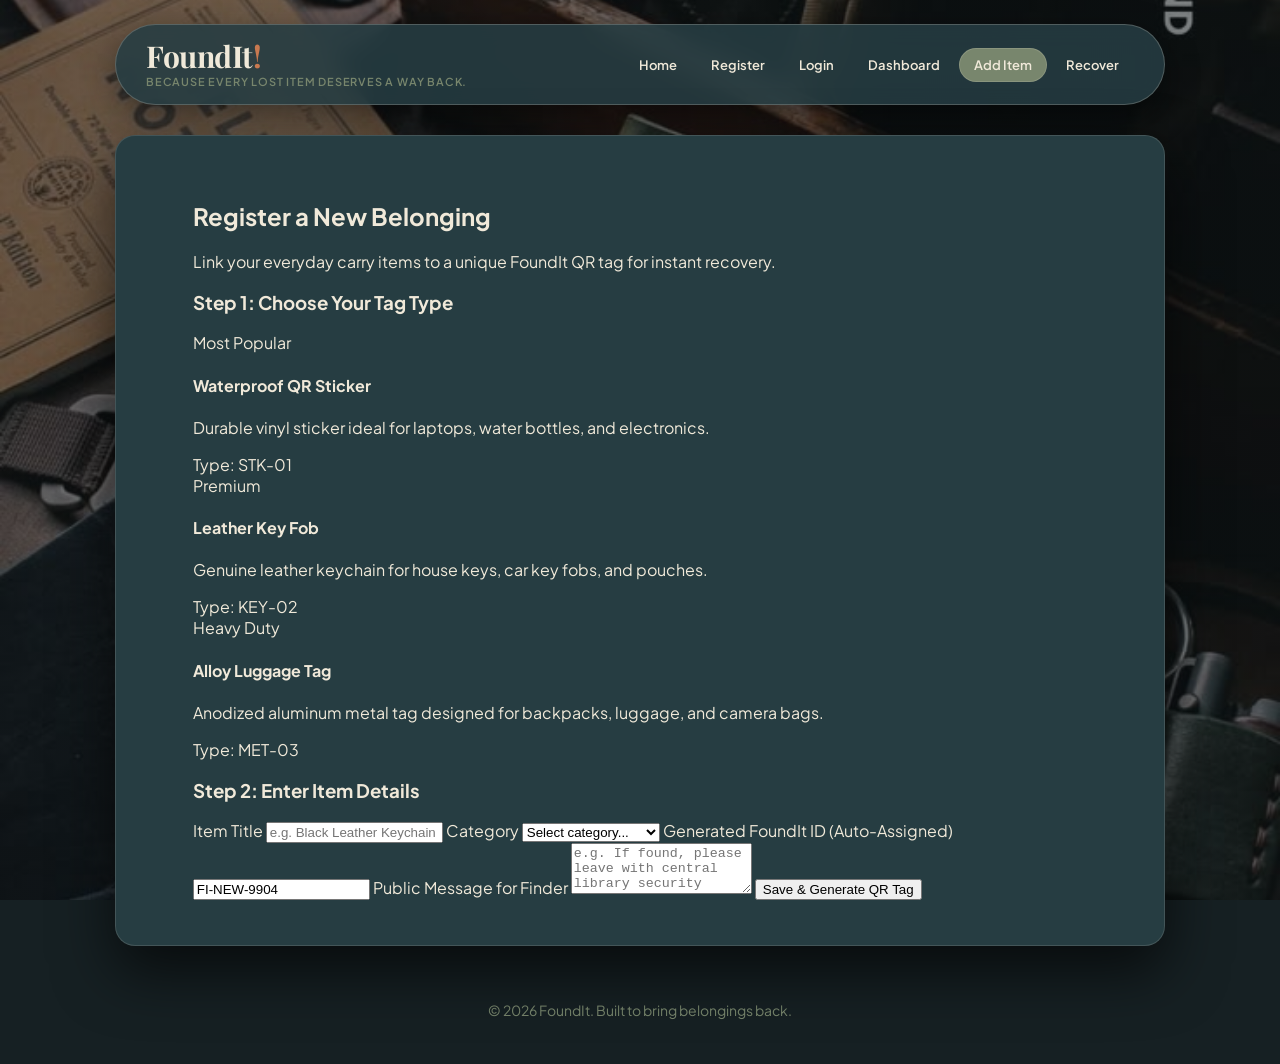
==== add-item.html @ c3a56757 "entry animations" ====
<!DOCTYPE html>
<html lang="en">
<head>
    <meta charset="UTF-8">
    <meta name="viewport" content="width=device-width, initial-scale=1.0">
    <title>FoundIt | Register New Item</title>
    <!-- Shared Brand Stylesheet -->
    <link rel="stylesheet" href="global.css">
    <!-- Add Item Specific Stylesheet -->
    <link rel="stylesheet" href="add-item.css">
</head>
<body>

    <!-- Shared Navigation Header -->
    <header>
        <div class="brand-group">
            <h1 id="logo">FoundIt<span>!</span></h1>
            <p class="tagline">Because every lost item deserves a way back.</p>
        </div>

        <nav>
            <a href="index.html">Home</a>
            <a href="register.html">Register</a>
            <a href="login.html">Login</a>
            <a href="dashboard.html">Dashboard</a>
            <a href="add-item.html" class="active">Add Item</a>
            <a href="recover.html">Recover</a>
        </nav>
    </header>

    <!-- Main Content Area -->
    <main>
        <section class="page-intro">
            <h2>Register a New Belonging</h2>
            <p>Link your everyday carry items to a unique FoundIt QR tag for instant recovery.</p>
        </section>

        <!-- CSS Grid Section: Available QR Tag Types -->
        <section class="tag-selection-section">
            <h3>Step 1: Choose Your Tag Type</h3>
            <div class="tag-grid">
                
                <div class="tag-card">
                    <span class="tag-badge">Most Popular</span>
                    <h4>Waterproof QR Sticker</h4>
                    <p>Durable vinyl sticker ideal for laptops, water bottles, and electronics.</p>
                    <span class="tag-code">Type: STK-01</span>
                </div>

                <div class="tag-card">
                    <span class="tag-badge">Premium</span>
                    <h4>Leather Key Fob</h4>
                    <p>Genuine leather keychain for house keys, car key fobs, and pouches.</p>
                    <span class="tag-code">Type: KEY-02</span>
                </div>

                <div class="tag-card">
                    <span class="tag-badge">Heavy Duty</span>
                    <h4>Alloy Luggage Tag</h4>
                    <p>Anodized aluminum metal tag designed for backpacks, luggage, and camera bags.</p>
                    <span class="tag-code">Type: MET-03</span>
                </div>

            </div>
        </section>

        <!-- Step 2: Item Registration Form -->
        <section class="form-section">
            <h3>Step 2: Enter Item Details</h3>
            <form action="dashboard.html" method="get">
                
                <label for="item-title">Item Title</label>
                <input type="text" id="item-title" name="item-title" 
                       placeholder="e.g. Black Leather Keychain" required minlength="3">

                <label for="item-category">Category</label>
                <select id="item-category" name="item-category" required>
                    <option value="" disabled selected>Select category...</option>
                    <option value="keys">Keys & Keychains</option>
                    <option value="wallets">Wallets & Bags</option>
                    <option value="electronics">Electronics & Audio</option>
                    <option value="documents">IDs & Cards</option>
                </select>

                <label for="assigned-id">Generated FoundIt ID (Auto-Assigned)</label>
                <input type="text" id="assigned-id" name="assigned-id" 
                       value="FI-NEW-9904" readonly>

                <label for="recovery-note">Public Message for Finder</label>
                <textarea id="recovery-note" name="recovery-note" rows="3" 
                          placeholder="e.g. If found, please leave with central library security desk. Reward offered!"></textarea>

                <button type="submit" class="submit-btn">Save & Generate QR Tag</button>

            </form>
        </section>
    </main>

    <!-- Shared Footer -->
    <footer>
        <p>&copy; 2026 FoundIt. Built to bring belongings back.</p>
    </footer>

</body>
</html>
---- global.css ----
/* ==========================================
   FOUNDIT - GLOBAL BRAND STYLESHEET (global.css)
   ========================================== */

/* 1. Typography Imports */
@import url('https://fonts.googleapis.com/css2?family=Playfair+Display:ital,wght@0,700;0,900;1,700&family=Plus+Jakarta+Sans:wght@400;600;700&display=swap');

/* 2. Global CSS Palette Variables */
:root {
    --color-slate-panel: #263D42;   /* Dark Slate Teal - Main Cards & Panels */
    --color-sage: #78866D;          /* Deep Sage - Subheadings & Borders */
    --color-cream: #F0E9D9;         /* Warm Cream - Backgrounds & Primary Text */
    --color-cream-card: #FAF6EE;    /* Inner Off-White Surface Fills */
    --color-terracotta: #C87950;    /* Terracotta - Action Buttons & Highlights */
    --color-terracotta-hover: #b0653d;
    --font-heading: 'Playfair Display', Georgia, serif;
    --font-body: 'Plus Jakarta Sans', Arial, sans-serif;
}

* {
    box-sizing: border-box;
}

/* 3. Global Body Canvas */
body {
    margin: 0;
    padding: 0;
    font-family: var(--font-body);
    color: var(--color-cream);
    background-color: #162023;
    background-image: 
        linear-gradient(rgba(18, 26, 28, 0.55), rgba(18, 26, 28, 0.55)),
        url('bg-edc.jpg');
    background-size: cover;
    background-position: center;
    background-attachment: fixed;
    min-height: 100vh;
}

/* 4. Shared Floating Glass Navigation Header */
header {
    max-width: 1050px;
    margin: 24px auto 0 auto;
    padding: 16px 30px;
    display: flex;
    justify-content: space-between;
    align-items: center;
    background: rgba(38, 61, 66, 0.88);
    backdrop-filter: blur(12px);
    -webkit-backdrop-filter: blur(12px);
    border: 1px solid rgba(240, 233, 217, 0.22);
    border-radius: 50px;
    box-shadow: 0 12px 35px rgba(0, 0, 0, 0.45);
    animation: headerFade 1.0s ease-out forwards;
}

.brand-group {
    display: flex;
    flex-direction: column;
}

#logo {
    margin: 0;
    font-family: var(--font-heading);
    font-size: 30px;
    line-height: 1;
    letter-spacing: -0.5px;
    color: var(--color-cream);
}

#logo span {
    color: var(--color-terracotta);
}

.tagline {
    color: var(--color-sage);
    margin: 4px 0 0 0;
    font-size: 11px;
    font-weight: 600;
    text-transform: uppercase;
    letter-spacing: 0.8px;
}

nav {
    display: flex;
    align-items: center;
    gap: 4px;
    flex-wrap: wrap;
}

nav a {
    color: var(--color-cream);
    text-decoration: none;
    font-size: 13px;
    font-weight: 600;
    padding: 8px 14px;
    border-radius: 20px;
    border: 1px solid transparent;
    transition: all 0.25s ease;
}

nav a:hover,
nav a.active {
    background-color: var(--color-sage);
    color: var(--color-cream);
    border-color: rgba(240, 233, 217, 0.15);
}

/* 5. Shared Main Floating Container */
main {
    max-width: 1050px;
    margin: 30px auto 40px auto;
    background-color: var(--color-slate-panel);
    padding: 45px 6%;
    border-radius: 20px;
    box-shadow: 0 25px 60px rgba(0, 0, 0, 0.65);
    border: 1px solid rgba(240, 233, 217, 0.14);
    opacity: 0;
    animation: slateReveal 1.8s cubic-bezier(0.16, 1, 0.3, 1) 1.2s forwards;
}

/* 6. Keyframe Animations */
@keyframes slateReveal {
    0% {
        opacity: 0;
        transform: translateY(60px) scale(0.96);
    }
    100% {
        opacity: 1;
        transform: translateY(0) scale(1);
    }
}

@keyframes headerFade {
    0% {
        opacity: 0;
        transform: translateY(-25px);
    }
    100% {
        opacity: 1;
        transform: translateY(0);
    }
}

/* 7. Shared Footer */
footer {
    max-width: 1050px;
    margin: 0 auto 30px auto;
    text-align: center;
    padding: 15px;
}

footer p {
    margin: 0;
    font-size: 14px;
    color: var(--color-sage);
}

/* 8. Global Responsiveness */
@media (max-width: 768px) {
    header {
        flex-direction: column;
        border-radius: 24px;
        padding: 18px 20px;
        gap: 14px;
        margin: 15px 15px 0 15px;
    }

    nav {
        justify-content: center;
    }

    main {
        margin: 15px 15px 30px 15px;
        padding: 30px 20px;
    }
}
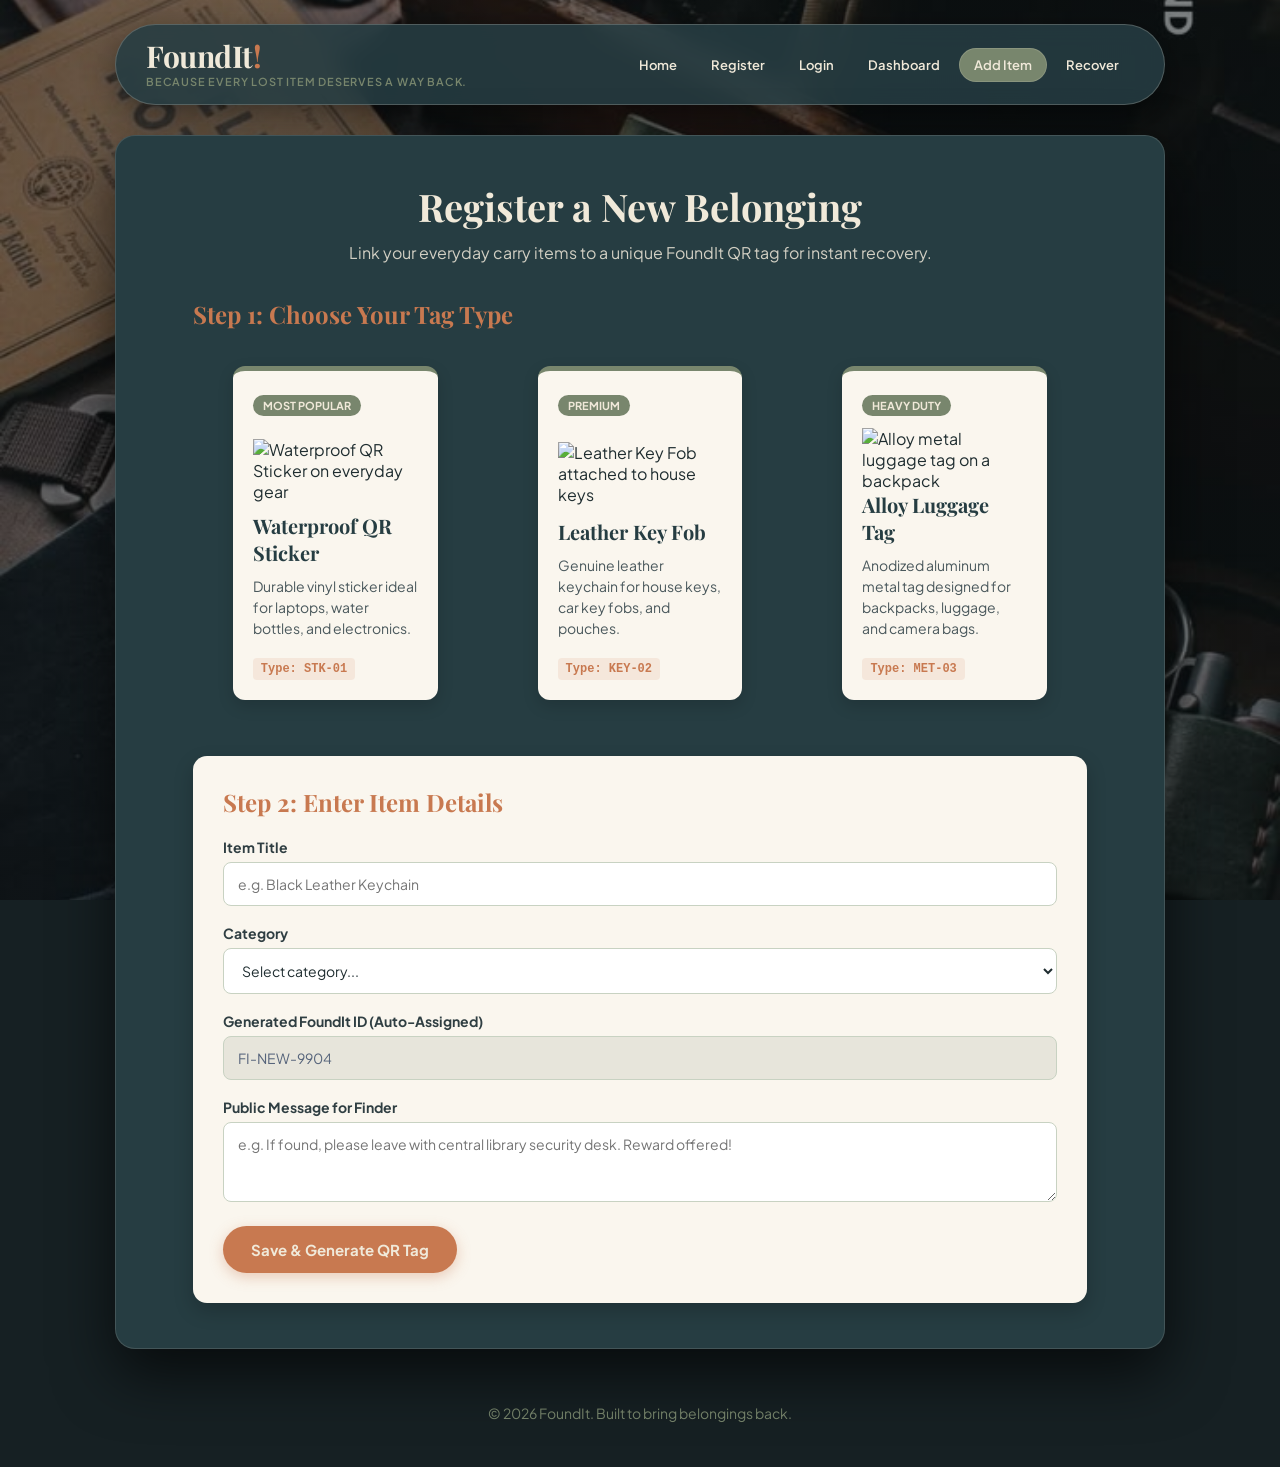
==== commit 2c058b11: "restyling" ====
--- a/add-item.html
+++ b/add-item.html
@@ -4,14 +4,11 @@
     <meta charset="UTF-8">
     <meta name="viewport" content="width=device-width, initial-scale=1.0">
     <title>FoundIt | Register New Item</title>
-    <!-- Shared Brand Stylesheet -->
     <link rel="stylesheet" href="global.css">
-    <!-- Add Item Specific Stylesheet -->
     <link rel="stylesheet" href="add-item.css">
 </head>
 <body>
 
-    <!-- Shared Navigation Header -->
     <header>
         <div class="brand-group">
             <h1 id="logo">FoundIt<span>!</span></h1>
@@ -28,43 +25,49 @@
         </nav>
     </header>
 
-    <!-- Main Content Area -->
     <main>
         <section class="page-intro">
             <h2>Register a New Belonging</h2>
             <p>Link your everyday carry items to a unique FoundIt QR tag for instant recovery.</p>
         </section>
 
-        <!-- CSS Grid Section: Available QR Tag Types -->
         <section class="tag-selection-section">
             <h3>Step 1: Choose Your Tag Type</h3>
             <div class="tag-grid">
                 
-                <div class="tag-card">
+                <figure class="tag-card">
                     <span class="tag-badge">Most Popular</span>
-                    <h4>Waterproof QR Sticker</h4>
-                    <p>Durable vinyl sticker ideal for laptops, water bottles, and electronics.</p>
-                    <span class="tag-code">Type: STK-01</span>
-                </div>
+                    <img src="tag-sticker.jpg" alt="Waterproof QR Sticker on everyday gear">
+                    <figcaption>
+                        <h4>Waterproof QR Sticker</h4>
+                        <p>Durable vinyl sticker ideal for laptops, water bottles, and electronics.</p>
+                        <span class="tag-code">Type: STK-01</span>
+                    </figcaption>
+                </figure>
 
-                <div class="tag-card">
+                <figure class="tag-card">
                     <span class="tag-badge">Premium</span>
-                    <h4>Leather Key Fob</h4>
-                    <p>Genuine leather keychain for house keys, car key fobs, and pouches.</p>
-                    <span class="tag-code">Type: KEY-02</span>
-                </div>
+                    <img src="tag-leather.jpg" alt="Leather Key Fob attached to house keys">
+                    <figcaption>
+                        <h4>Leather Key Fob</h4>
+                        <p>Genuine leather keychain for house keys, car key fobs, and pouches.</p>
+                        <span class="tag-code">Type: KEY-02</span>
+                    </figcaption>
+                </figure>
 
-                <div class="tag-card">
+                <figure class="tag-card">
                     <span class="tag-badge">Heavy Duty</span>
-                    <h4>Alloy Luggage Tag</h4>
-                    <p>Anodized aluminum metal tag designed for backpacks, luggage, and camera bags.</p>
-                    <span class="tag-code">Type: MET-03</span>
-                </div>
+                    <img src="tag-metal.jpg" alt="Alloy metal luggage tag on a backpack">
+                    <figcaption>
+                        <h4>Alloy Luggage Tag</h4>
+                        <p>Anodized aluminum metal tag designed for backpacks, luggage, and camera bags.</p>
+                        <span class="tag-code">Type: MET-03</span>
+                    </figcaption>
+                </figure>
 
             </div>
         </section>
 
-        <!-- Step 2: Item Registration Form -->
         <section class="form-section">
             <h3>Step 2: Enter Item Details</h3>
             <form action="dashboard.html" method="get">
@@ -76,10 +79,10 @@
                 <label for="item-category">Category</label>
                 <select id="item-category" name="item-category" required>
                     <option value="" disabled selected>Select category...</option>
-                    <option value="keys">Keys & Keychains</option>
-                    <option value="wallets">Wallets & Bags</option>
-                    <option value="electronics">Electronics & Audio</option>
-                    <option value="documents">IDs & Cards</option>
+                    <option value="keys">Keys &amp; Keychains</option>
+                    <option value="wallets">Wallets &amp; Bags</option>
+                    <option value="electronics">Electronics &amp; Audio</option>
+                    <option value="documents">IDs &amp; Cards</option>
                 </select>
 
                 <label for="assigned-id">Generated FoundIt ID (Auto-Assigned)</label>
@@ -90,13 +93,12 @@
                 <textarea id="recovery-note" name="recovery-note" rows="3" 
                           placeholder="e.g. If found, please leave with central library security desk. Reward offered!"></textarea>
 
-                <button type="submit" class="submit-btn">Save & Generate QR Tag</button>
+                <button type="submit" class="submit-btn">Save &amp; Generate QR Tag</button>
 
             </form>
         </section>
     </main>
 
-    <!-- Shared Footer -->
     <footer>
         <p>&copy; 2026 FoundIt. Built to bring belongings back.</p>
     </footer>
--- a/add-item.css
+++ b/add-item.css
@@ -0,0 +1,175 @@
+/* ==========================================
+   FOUNDIT - ADD ITEM STYLESHEET (add-item.css)
+   ========================================== */
+
+/* 1. Page Header Intro */
+.page-intro {
+    text-align: center;
+    margin-bottom: 35px;
+}
+
+.page-intro h2 {
+    font-family: var(--font-heading);
+    font-size: 38px;
+    color: var(--color-cream);
+    margin: 0 0 10px 0;
+}
+
+.page-intro p {
+    color: rgba(240, 233, 217, 0.85);
+    font-size: 16px;
+    margin: 0;
+}
+
+/* 2. Step 1: CSS Grid Section (Teacher Requirement for Page 5) */
+.tag-selection-section {
+    margin-bottom: 40px;
+}
+
+.tag-selection-section h3,
+.form-section h3 {
+    font-family: var(--font-heading);
+    color: var(--color-terracotta);
+    font-size: 24px;
+    margin-top: 0;
+    margin-bottom: 20px;
+}
+
+.tag-grid {
+    display: grid;
+    grid-template-columns: repeat(auto-fit, minmax(240px, 1fr));
+    gap: 20px;
+}
+
+.tag-card {
+    background-color: var(--color-cream-card);
+    color: #1F2D30;
+    padding: 24px 20px;
+    border-radius: 12px;
+    border-top: 5px solid var(--color-sage);
+    box-shadow: 0 6px 16px rgba(0, 0, 0, 0.15);
+    transition: transform 0.3s ease, box-shadow 0.3s ease;
+    display: flex;
+    flex-direction: column;
+    justify-content: space-between;
+}
+
+.tag-card:hover {
+    transform: translateY(-6px);
+    box-shadow: 0 14px 28px rgba(0, 0, 0, 0.3);
+}
+
+.tag-badge {
+    align-self: flex-start;
+    background-color: var(--color-sage);
+    color: var(--color-cream);
+    font-size: 11px;
+    font-weight: 700;
+    text-transform: uppercase;
+    padding: 4px 10px;
+    border-radius: 12px;
+    margin-bottom: 12px;
+}
+
+.tag-card h4 {
+    font-family: var(--font-heading);
+    font-size: 20px;
+    margin: 0 0 10px 0;
+    color: var(--color-slate-panel);
+}
+
+.tag-card p {
+    font-size: 14px;
+    color: #4A585C;
+    line-height: 1.5;
+    margin: 0 0 16px 0;
+}
+
+.tag-code {
+    font-family: monospace;
+    font-size: 12px;
+    font-weight: 700;
+    color: var(--color-terracotta);
+    background-color: rgba(200, 121, 80, 0.12);
+    padding: 4px 8px;
+    border-radius: 4px;
+    width: fit-content;
+}
+
+/* 3. Step 2: Form Section */
+.form-section {
+    background-color: var(--color-cream-card);
+    color: #1F2D30;
+    padding: 30px;
+    border-radius: 14px;
+    box-shadow: 0 8px 20px rgba(0, 0, 0, 0.2);
+}
+
+.form-section label {
+    display: block;
+    font-weight: 700;
+    font-size: 14px;
+    margin-top: 18px;
+    margin-bottom: 6px;
+    color: #2F3E42;
+}
+
+.form-section label:first-of-type {
+    margin-top: 0;
+}
+
+.form-section input,
+.form-section select,
+.form-section textarea {
+    display: block;
+    width: 100%;
+    padding: 12px 14px;
+    border: 1.5px solid #C8D2C2;
+    border-radius: 8px;
+    font-family: var(--font-body);
+    font-size: 14px;
+    background-color: #FFFFFF;
+    color: #1F2D30;
+    transition: border-color 0.2s ease, box-shadow 0.2s ease;
+}
+
+.form-section input:focus,
+.form-section select:focus,
+.form-section textarea:focus {
+    outline: none;
+    border-color: var(--color-terracotta);
+    box-shadow: 0 0 0 4px rgba(200, 121, 80, 0.25);
+}
+
+.form-section input[readonly] {
+    background-color: rgba(120, 134, 109, 0.15);
+    color: #56647B;
+}
+
+.submit-btn {
+    margin-top: 24px;
+    background-color: var(--color-terracotta);
+    color: var(--color-cream);
+    border: none;
+    padding: 14px 28px;
+    border-radius: 30px;
+    cursor: pointer;
+    font-family: var(--font-body);
+    font-size: 15px;
+    font-weight: 700;
+    box-shadow: 0 4px 14px rgba(200, 121, 80, 0.35);
+    transition: all 0.25s ease;
+}
+
+.submit-btn:hover {
+    background-color: var(--color-terracotta-hover);
+    transform: translateY(-2px);
+    box-shadow: 0 8px 20px rgba(200, 121, 80, 0.45);
+}
+
+/* 4. Responsive Layout */
+@media (max-width: 650px) {
+    .form-section {
+        padding: 20px 15px;
+    }
+}
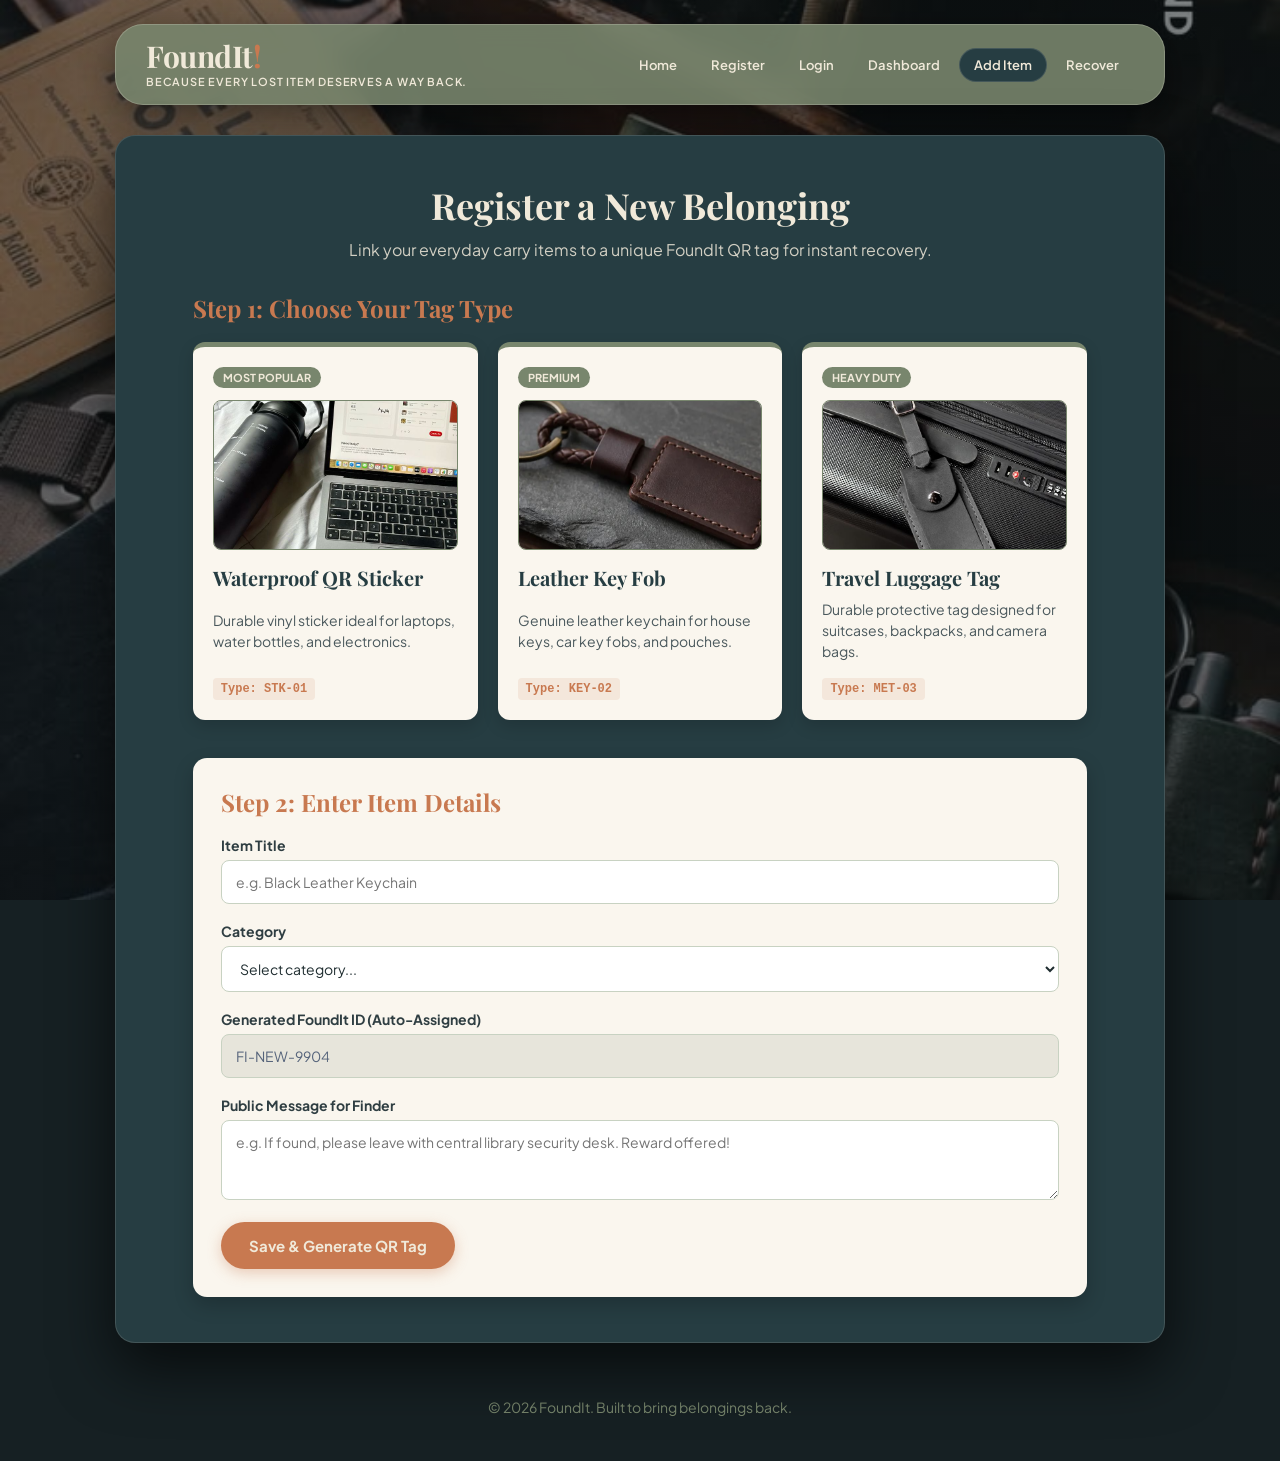
==== commit 1638aee0: "added imgs on page" ====
--- a/add-item.html
+++ b/add-item.html
@@ -37,7 +37,7 @@
                 
                 <figure class="tag-card">
                     <span class="tag-badge">Most Popular</span>
-                    <img src="tag-sticker.jpg" alt="Waterproof QR Sticker on everyday gear">
+                    <img src="tag1.jpg" alt="Waterproof QR Sticker on laptop and water bottle">
                     <figcaption>
                         <h4>Waterproof QR Sticker</h4>
                         <p>Durable vinyl sticker ideal for laptops, water bottles, and electronics.</p>
@@ -47,7 +47,7 @@
 
                 <figure class="tag-card">
                     <span class="tag-badge">Premium</span>
-                    <img src="tag-leather.jpg" alt="Leather Key Fob attached to house keys">
+                    <img src="tag2.jpg" alt="Leather Key Fob keychain">
                     <figcaption>
                         <h4>Leather Key Fob</h4>
                         <p>Genuine leather keychain for house keys, car key fobs, and pouches.</p>
@@ -57,10 +57,10 @@
 
                 <figure class="tag-card">
                     <span class="tag-badge">Heavy Duty</span>
-                    <img src="tag-metal.jpg" alt="Alloy metal luggage tag on a backpack">
+                    <img src="tag3.jpg" alt="Travel luggage tag attached to suitcase">
                     <figcaption>
-                        <h4>Alloy Luggage Tag</h4>
-                        <p>Anodized aluminum metal tag designed for backpacks, luggage, and camera bags.</p>
+                        <h4>Travel Luggage Tag</h4>
+                        <p>Durable protective tag designed for suitcases, backpacks, and camera bags.</p>
                         <span class="tag-code">Type: MET-03</span>
                     </figcaption>
                 </figure>
--- a/add-item.css
+++ b/add-item.css
@@ -1,18 +1,27 @@
-/* ==========================================
-   FOUNDIT - ADD ITEM STYLESHEET (add-item.css)
-   ========================================== */
-
-/* 1. Page Header Intro */
+header {
+    background: rgba(120, 134, 109, 0.9);
+    border-radius: 28px;
+}
+
+.tagline {
+    color: var(--color-cream);
+}
+
+nav a.active {
+    background-color: var(--color-slate-panel);
+    color: var(--color-cream);
+}
+
 .page-intro {
     text-align: center;
-    margin-bottom: 35px;
+    margin-bottom: 32px;
 }
 
 .page-intro h2 {
     font-family: var(--font-heading);
-    font-size: 38px;
-    color: var(--color-cream);
-    margin: 0 0 10px 0;
+    font-size: 36px;
+    color: var(--color-cream);
+    margin: 0 0 10px;
 }
 
 .page-intro p {
@@ -21,9 +30,8 @@
     margin: 0;
 }
 
-/* 2. Step 1: CSS Grid Section (Teacher Requirement for Page 5) */
 .tag-selection-section {
-    margin-bottom: 40px;
+    margin-bottom: 38px;
 }
 
 .tag-selection-section h3,
@@ -31,8 +39,7 @@
     font-family: var(--font-heading);
     color: var(--color-terracotta);
     font-size: 24px;
-    margin-top: 0;
-    margin-bottom: 20px;
+    margin: 0 0 18px;
 }
 
 .tag-grid {
@@ -42,16 +49,28 @@
 }
 
 .tag-card {
+    margin: 0;
     background-color: var(--color-cream-card);
     color: #1F2D30;
-    padding: 24px 20px;
+    padding: 20px;
     border-radius: 12px;
     border-top: 5px solid var(--color-sage);
     box-shadow: 0 6px 16px rgba(0, 0, 0, 0.15);
-    transition: transform 0.3s ease, box-shadow 0.3s ease;
+    transition: 0.3s ease;
     display: flex;
     flex-direction: column;
-    justify-content: space-between;
+    animation: cardAppear 0.9s ease-out forwards;
+}
+
+@keyframes cardAppear {
+    0% {
+        opacity: 0;
+        transform: translateY(18px);
+    }
+    100% {
+        opacity: 1;
+        transform: translateY(0);
+    }
 }
 
 .tag-card:hover {
@@ -71,10 +90,26 @@
     margin-bottom: 12px;
 }
 
+.tag-card img {
+    width: 100%;
+    height: 150px;
+    object-fit: cover;
+    border-radius: 8px;
+    margin-bottom: 14px;
+    border: 1.5px solid var(--color-sage);
+}
+
+figcaption {
+    display: flex;
+    flex-direction: column;
+    flex: 1;
+    justify-content: space-between;
+}
+
 .tag-card h4 {
     font-family: var(--font-heading);
     font-size: 20px;
-    margin: 0 0 10px 0;
+    margin: 0 0 8px;
     color: var(--color-slate-panel);
 }
 
@@ -82,7 +117,7 @@
     font-size: 14px;
     color: #4A585C;
     line-height: 1.5;
-    margin: 0 0 16px 0;
+    margin: 0 0 16px;
 }
 
 .tag-code {
@@ -96,11 +131,10 @@
     width: fit-content;
 }
 
-/* 3. Step 2: Form Section */
 .form-section {
     background-color: var(--color-cream-card);
     color: #1F2D30;
-    padding: 30px;
+    padding: 28px;
     border-radius: 14px;
     box-shadow: 0 8px 20px rgba(0, 0, 0, 0.2);
 }
@@ -109,8 +143,7 @@
     display: block;
     font-weight: 700;
     font-size: 14px;
-    margin-top: 18px;
-    margin-bottom: 6px;
+    margin: 18px 0 6px;
     color: #2F3E42;
 }
 
@@ -130,7 +163,7 @@
     font-size: 14px;
     background-color: #FFFFFF;
     color: #1F2D30;
-    transition: border-color 0.2s ease, box-shadow 0.2s ease;
+    transition: 0.2s ease;
 }
 
 .form-section input:focus,
@@ -147,7 +180,7 @@
 }
 
 .submit-btn {
-    margin-top: 24px;
+    margin-top: 22px;
     background-color: var(--color-terracotta);
     color: var(--color-cream);
     border: none;
@@ -158,7 +191,7 @@
     font-size: 15px;
     font-weight: 700;
     box-shadow: 0 4px 14px rgba(200, 121, 80, 0.35);
-    transition: all 0.25s ease;
+    transition: 0.25s ease;
 }
 
 .submit-btn:hover {
@@ -167,8 +200,17 @@
     box-shadow: 0 8px 20px rgba(200, 121, 80, 0.45);
 }
 
-/* 4. Responsive Layout */
-@media (max-width: 650px) {
+@media (max-width: 900px) {
+    .tag-grid {
+        grid-template-columns: repeat(auto-fit, minmax(210px, 1fr));
+    }
+}
+
+@media (max-width: 600px) {
+    .tag-grid {
+        grid-template-columns: 1fr;
+    }
+
     .form-section {
         padding: 20px 15px;
     }
